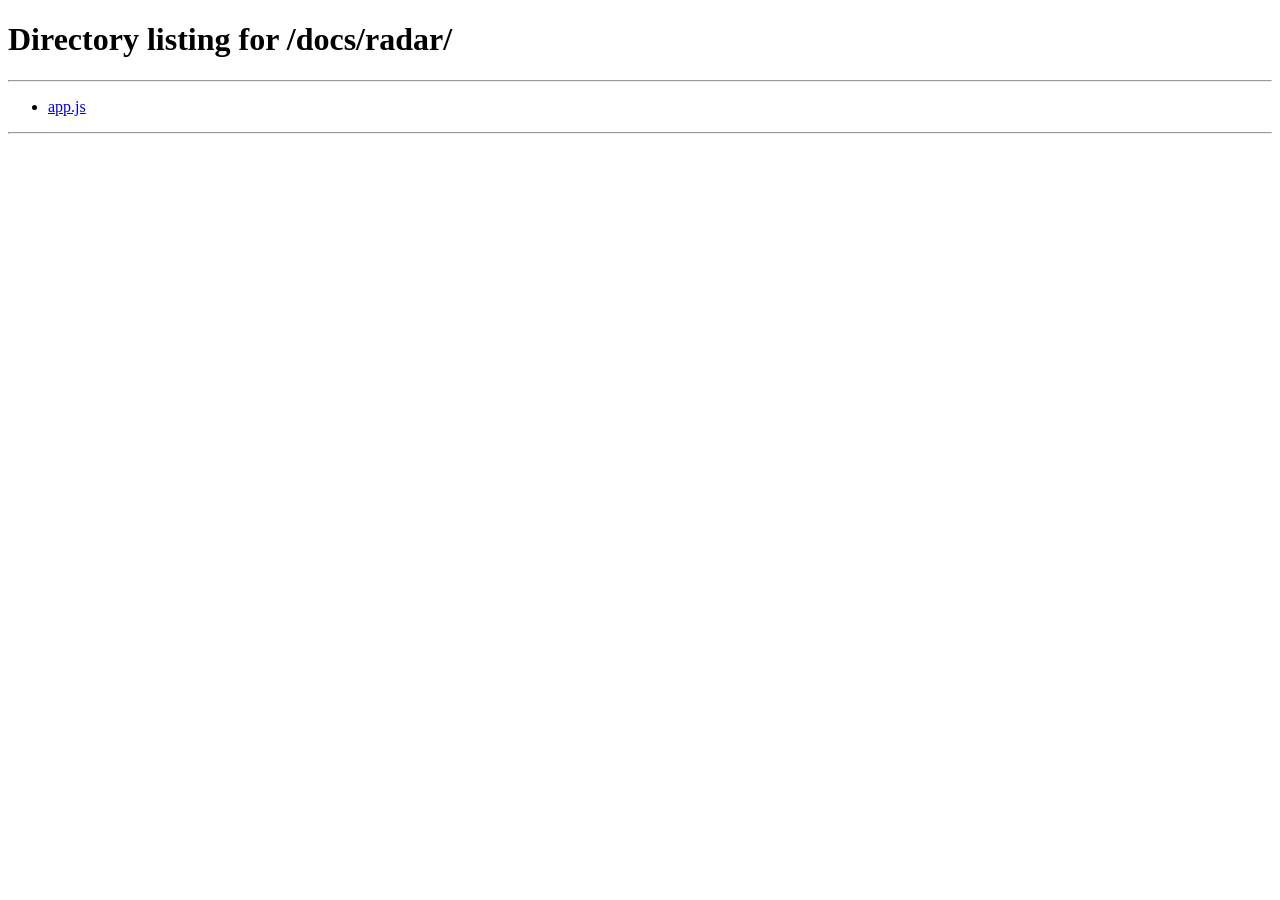
==== docs/index.html @ 9d601b11 "Add GitHub Pages root redirect to radar" ====
<!doctype html>
<html lang="en">
<head>
  <meta charset="utf-8">
  <meta name="viewport" content="width=device-width, initial-scale=1">
  <meta http-equiv="refresh" content="0; url=./radar/">
  <title>Object Counting Radar</title>
</head>
<body>
  <p>Redirecting to <a href="./radar/">Object Counting Research Radar</a>...</p>
</body>
</html>
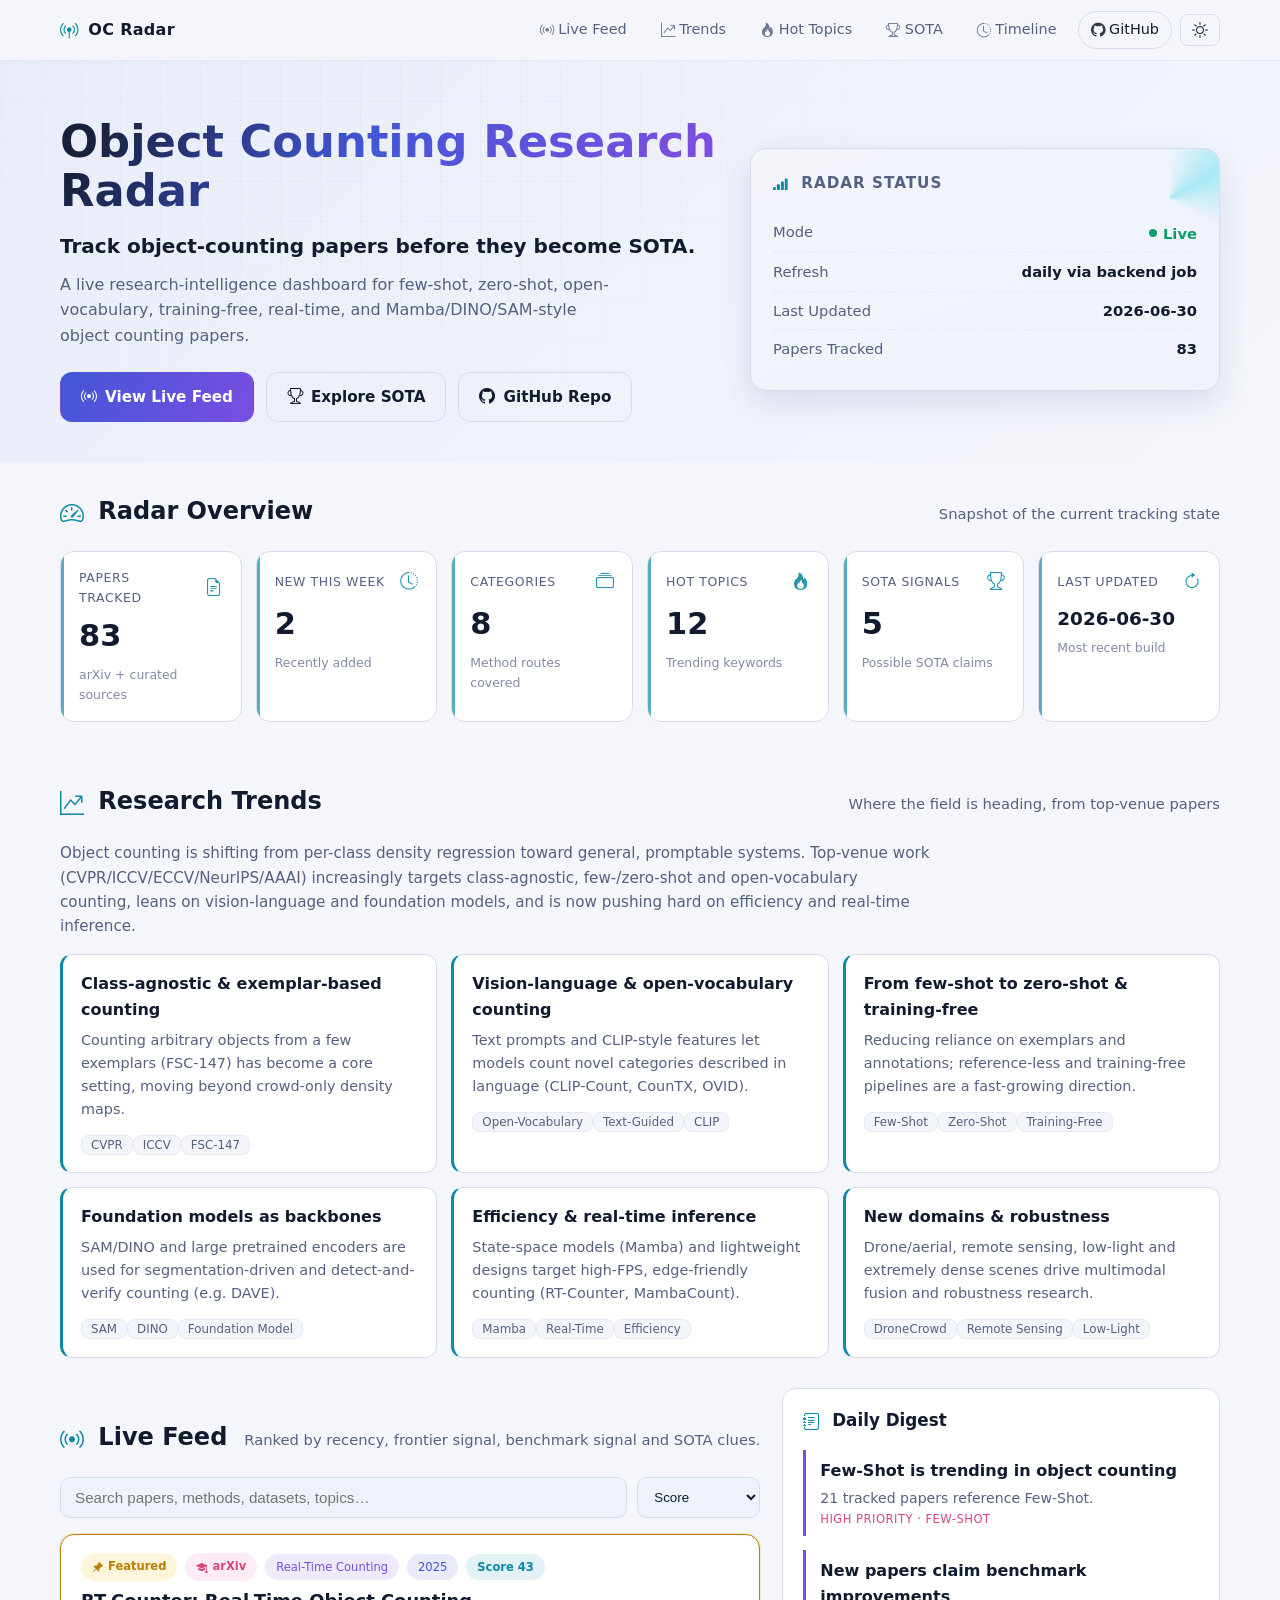
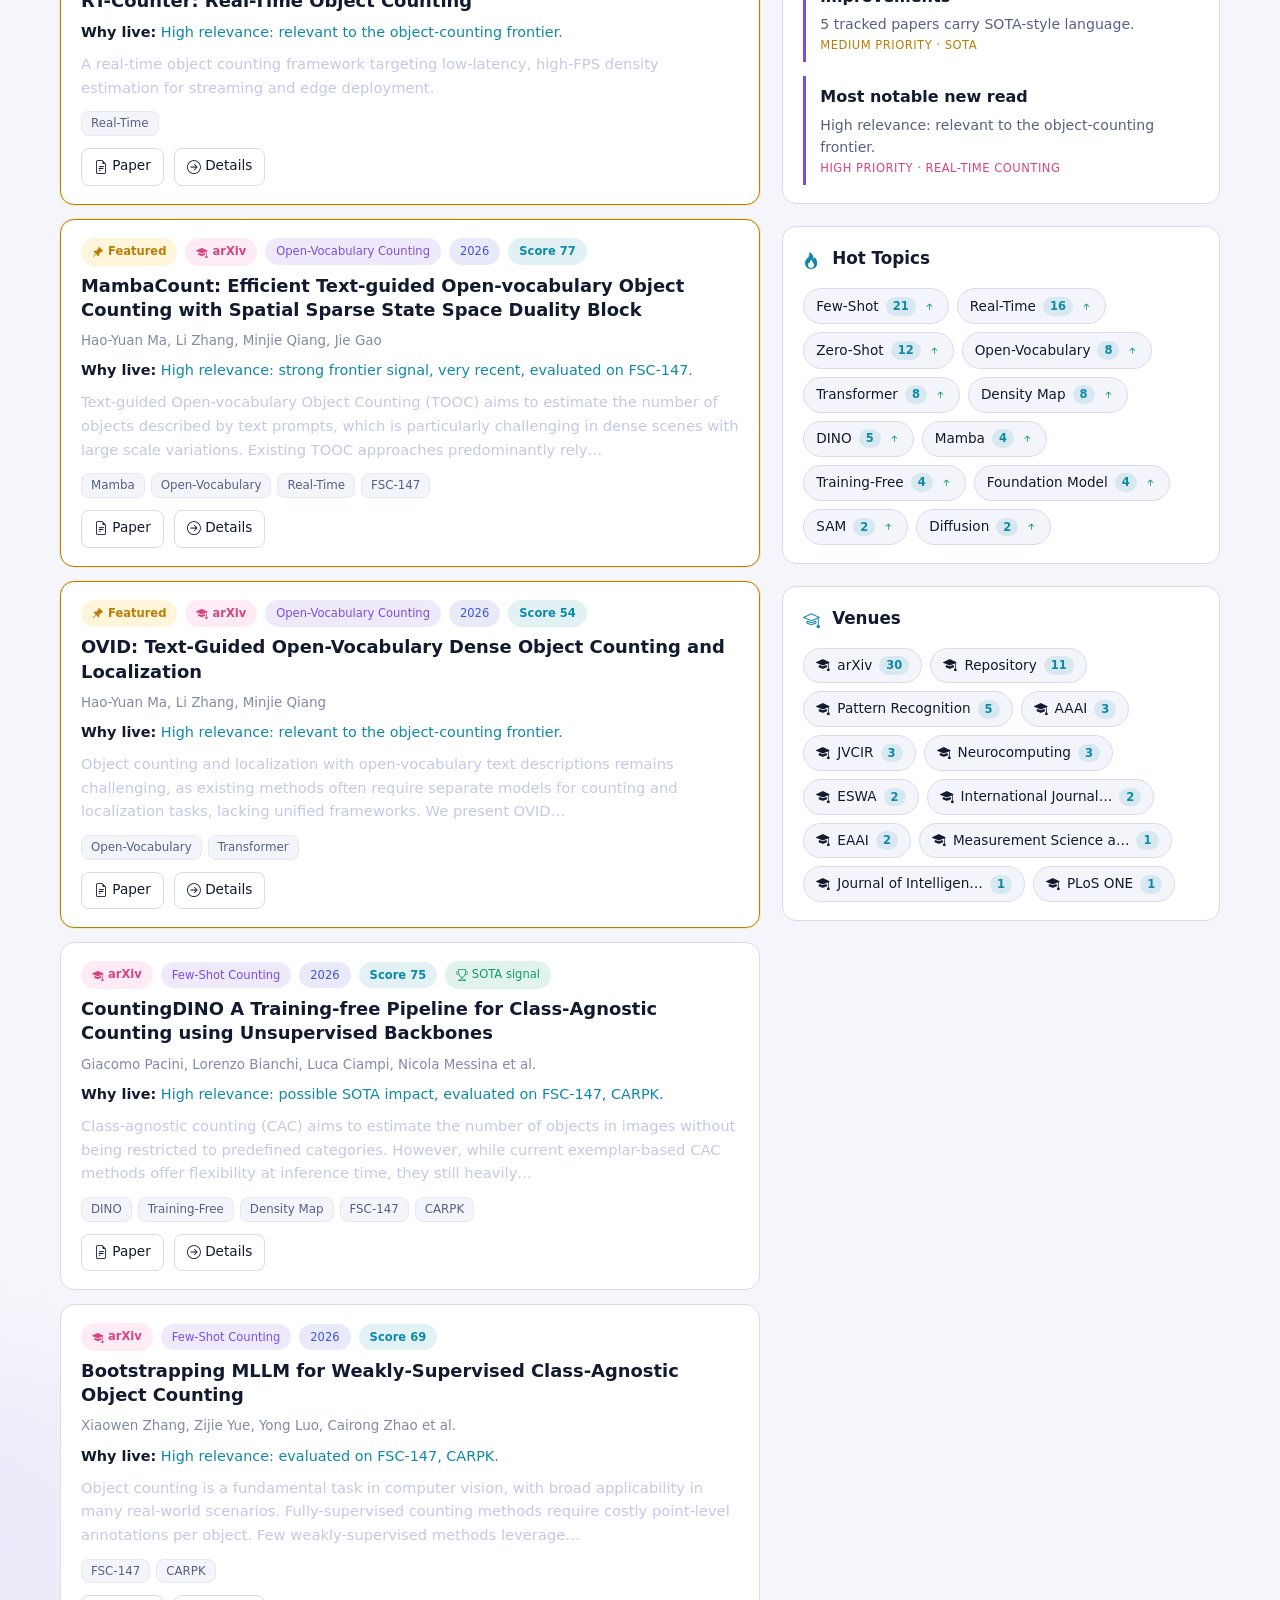
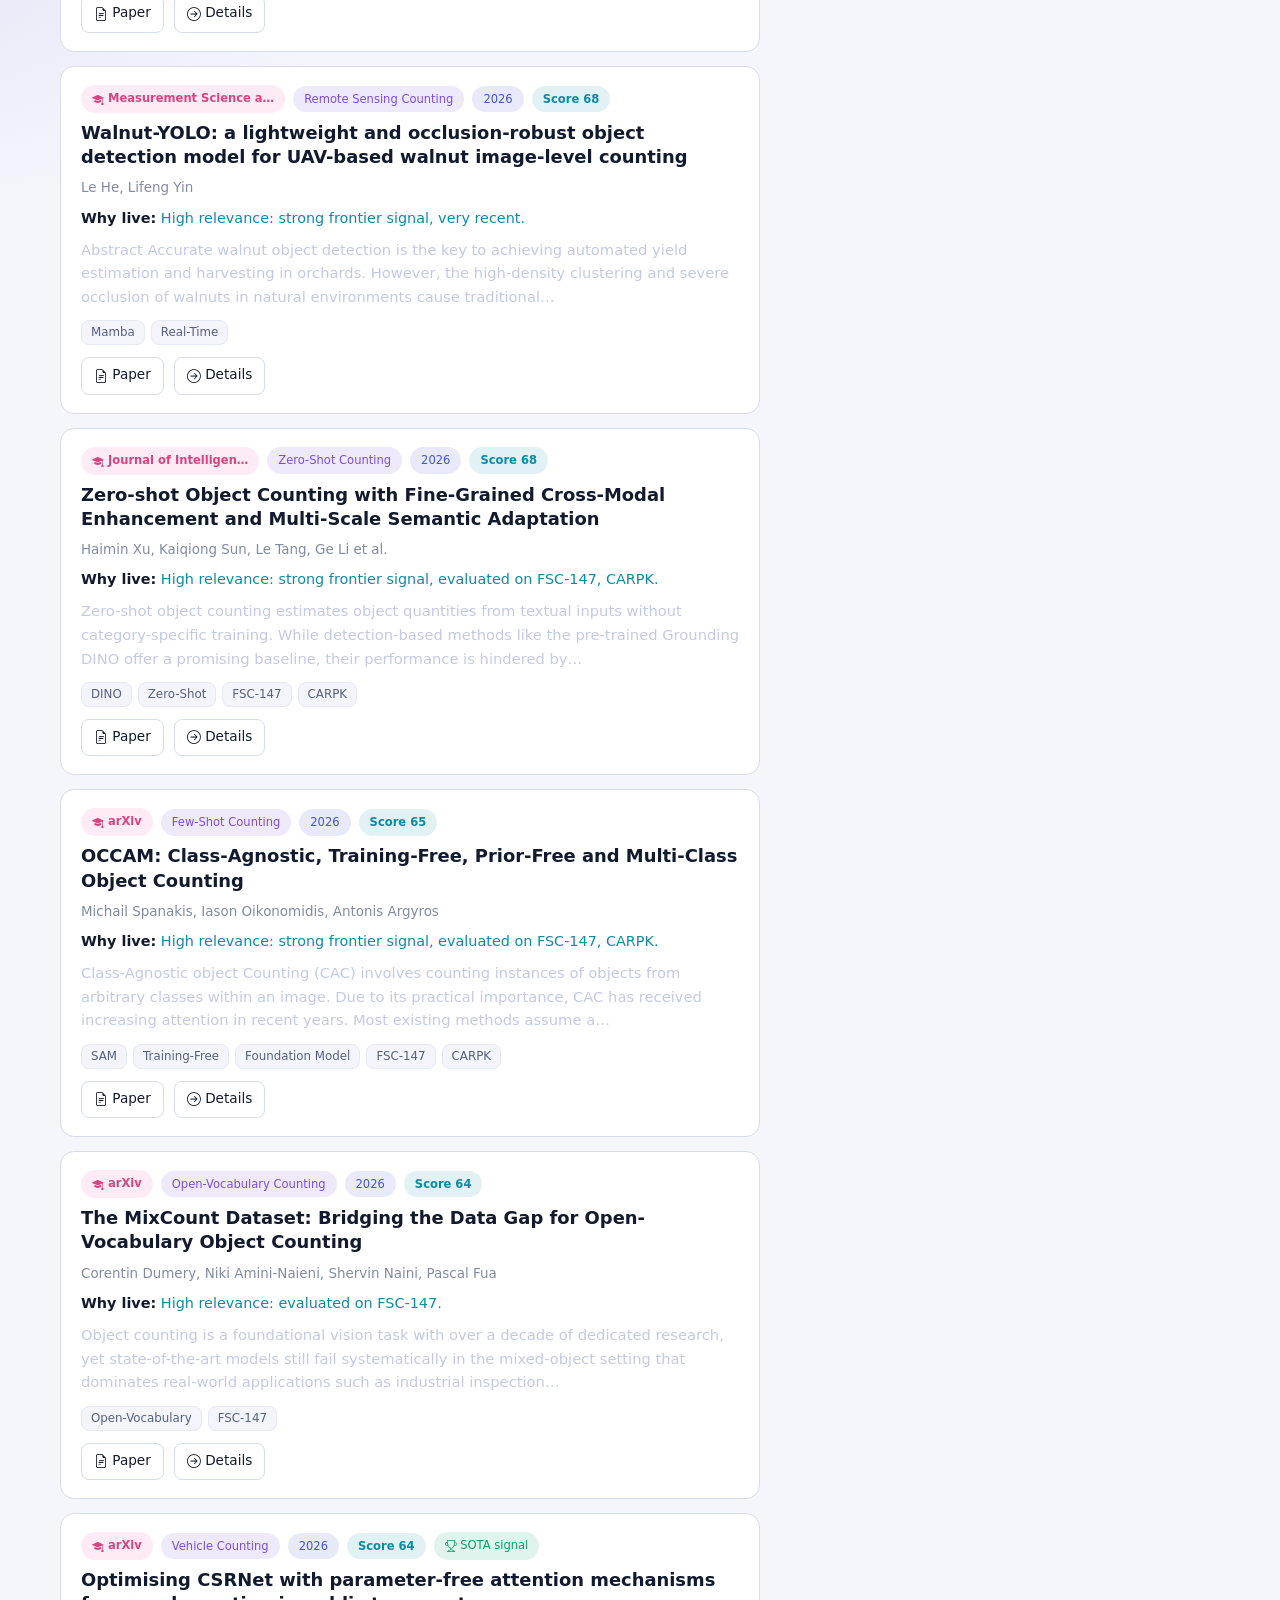
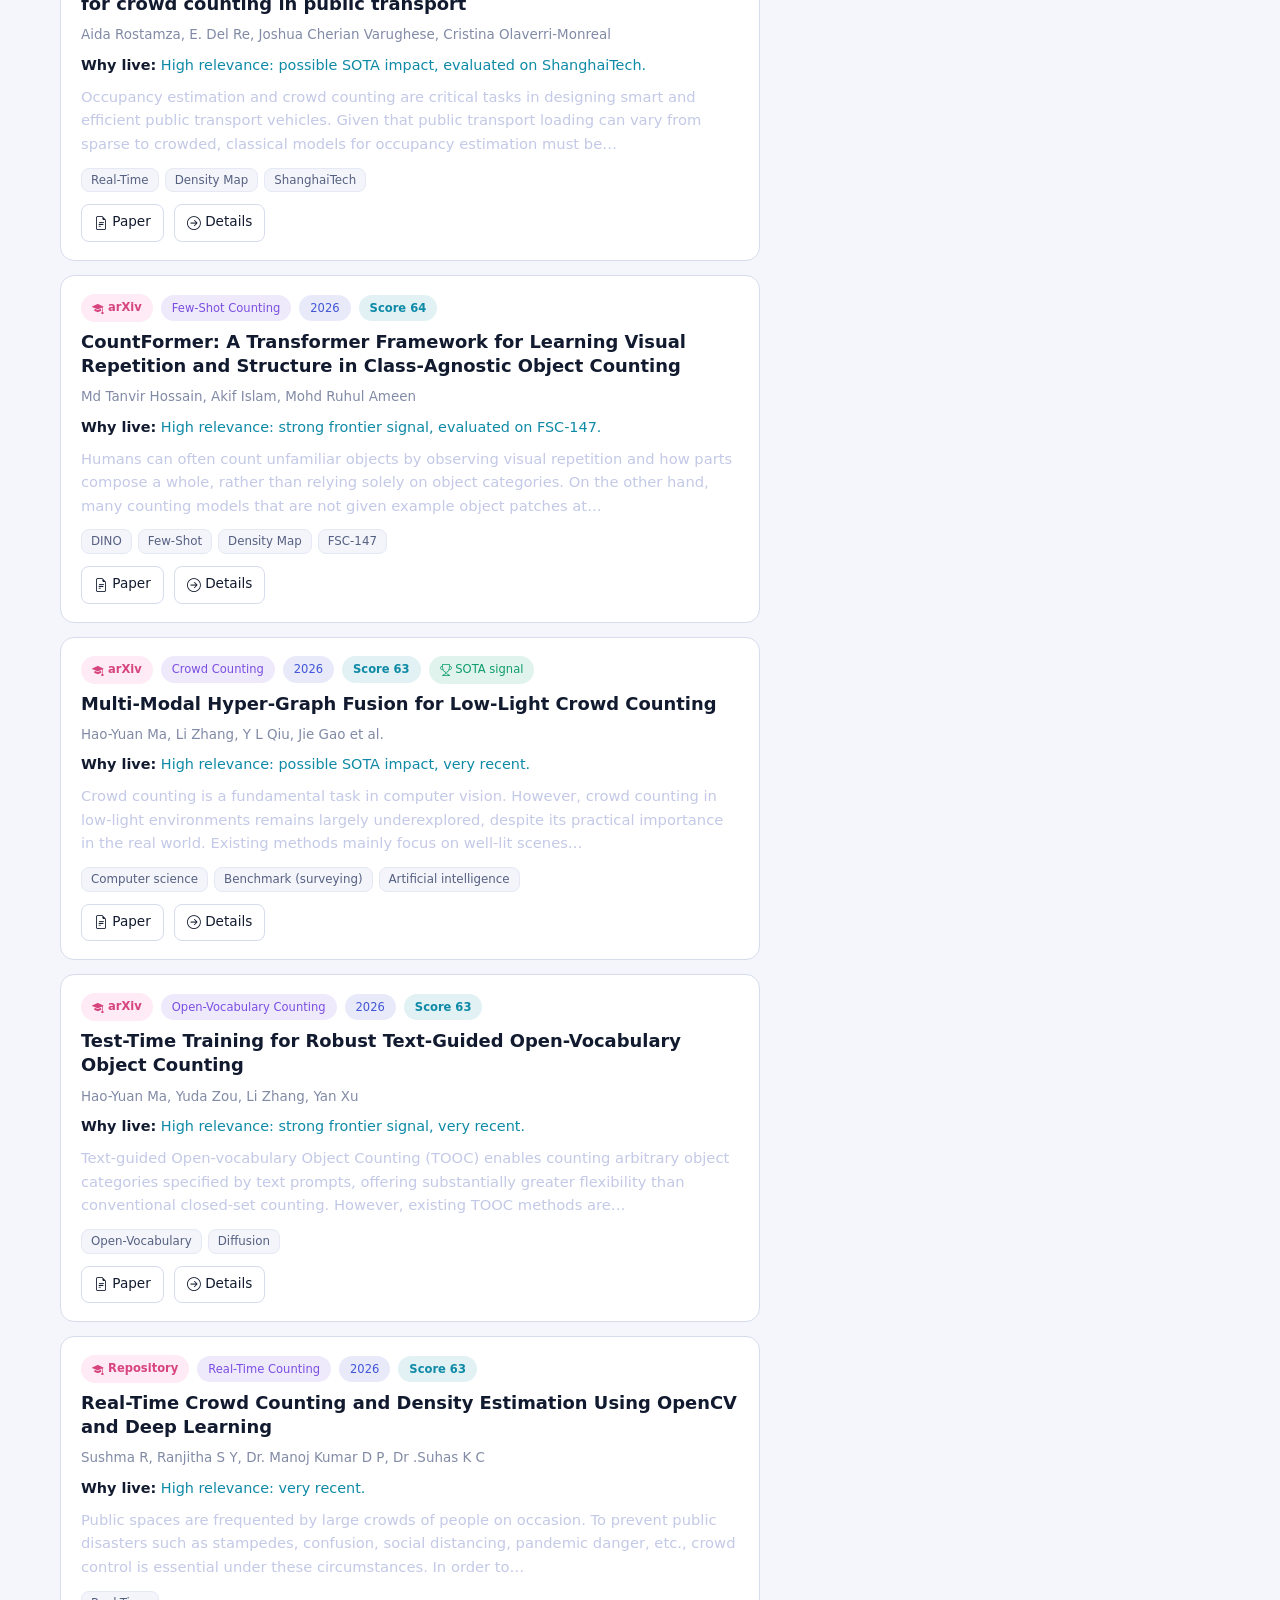
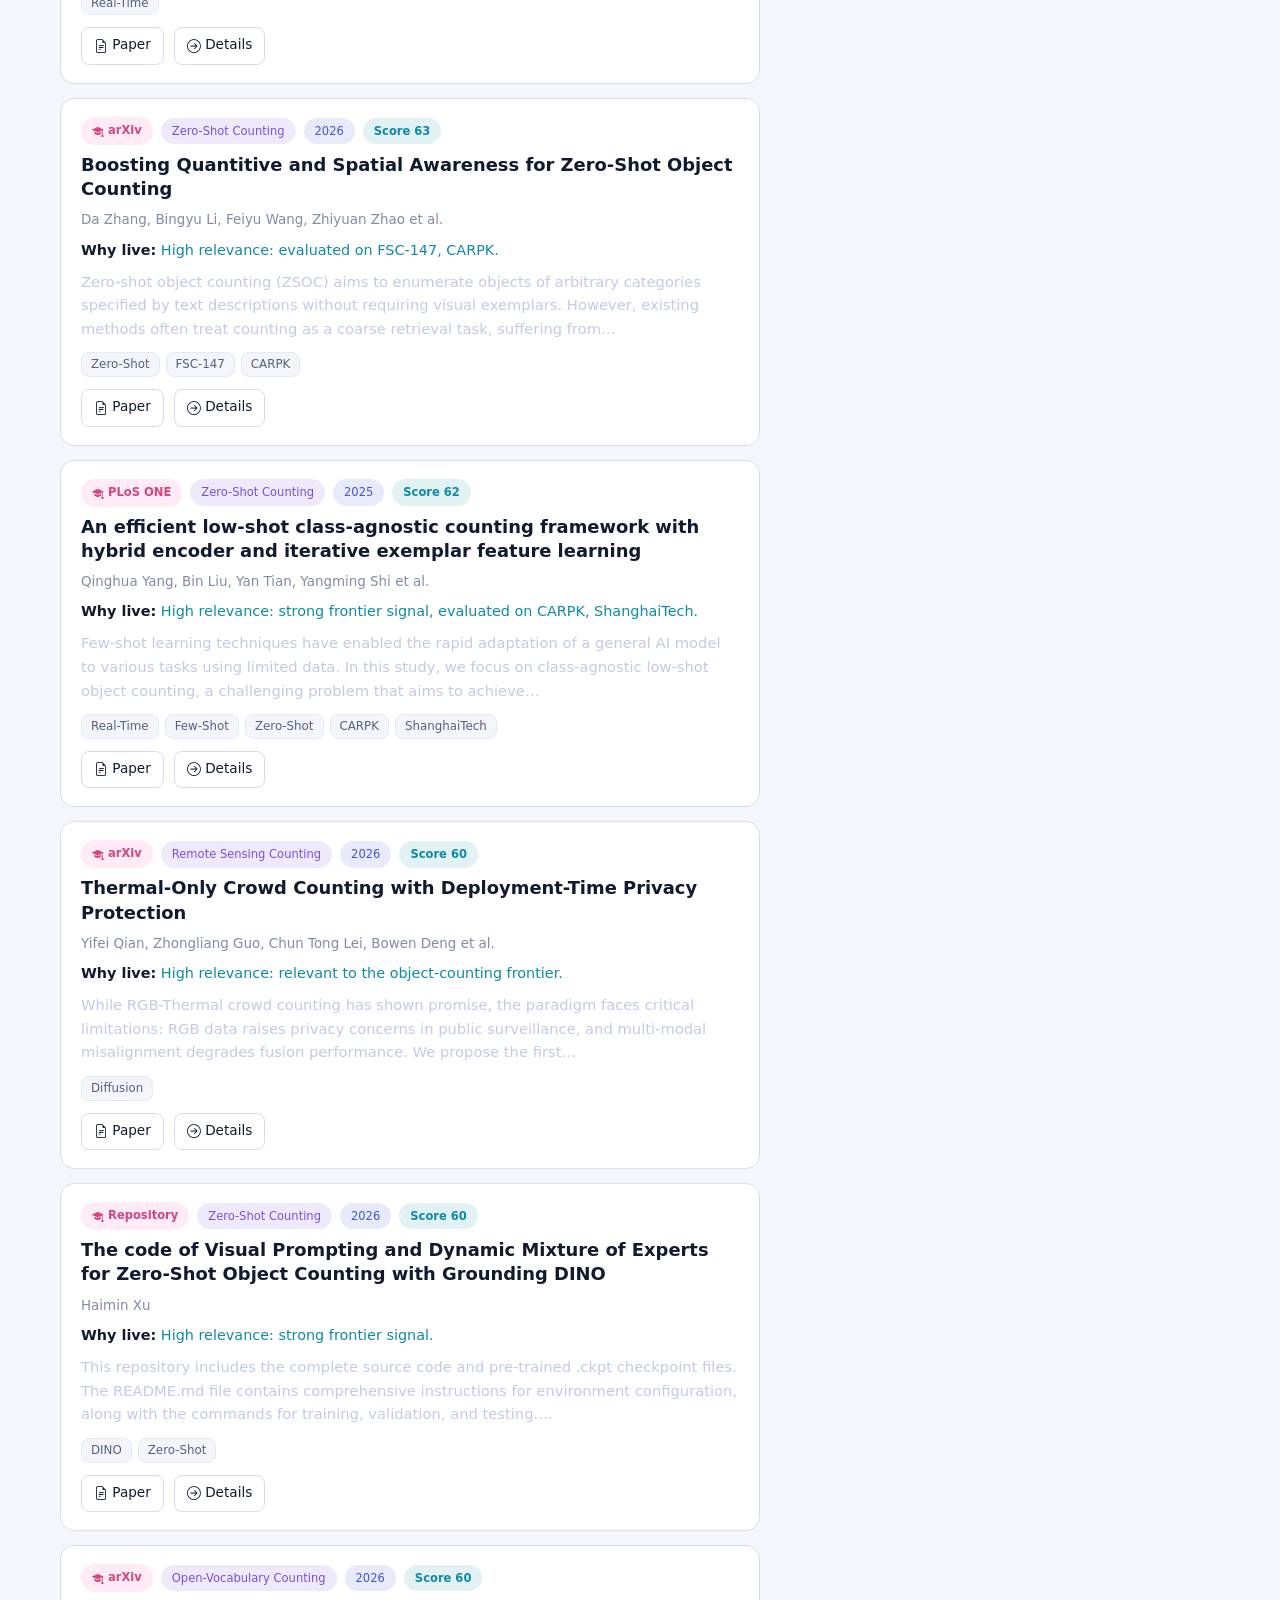
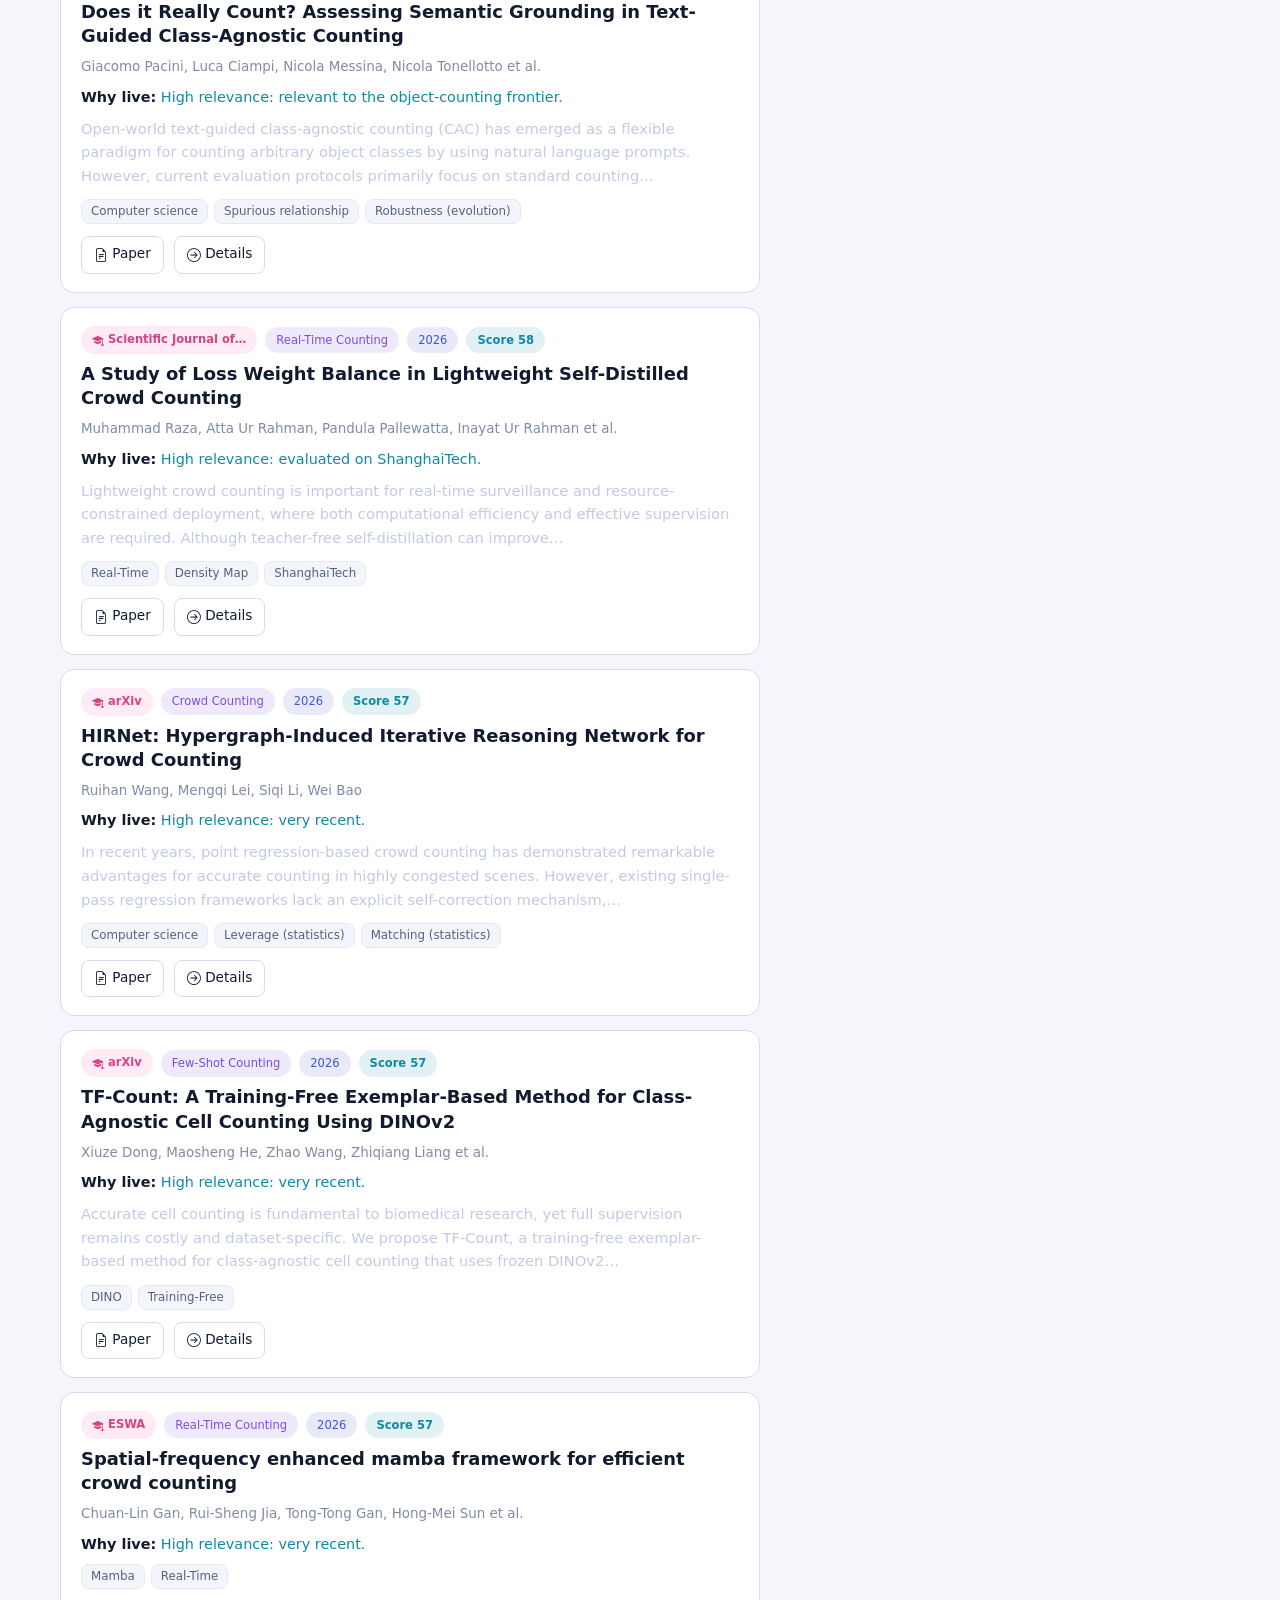
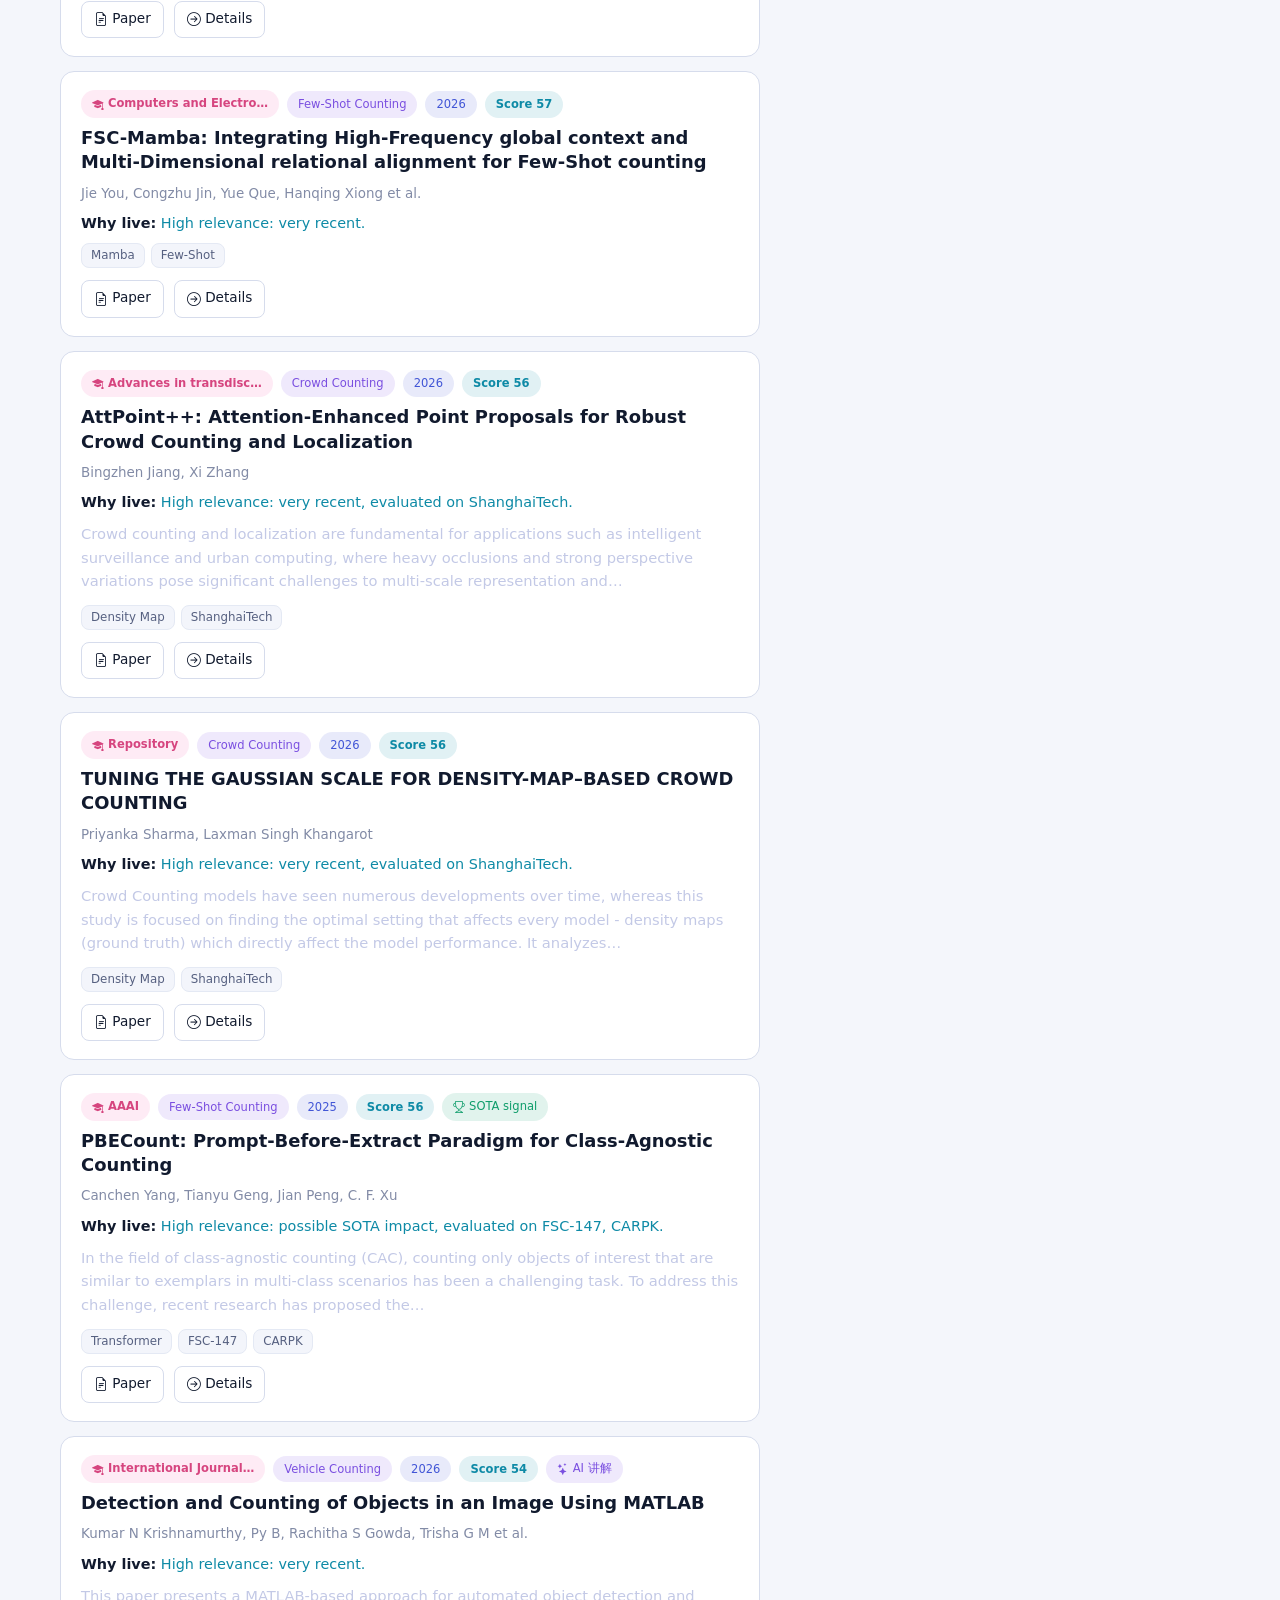
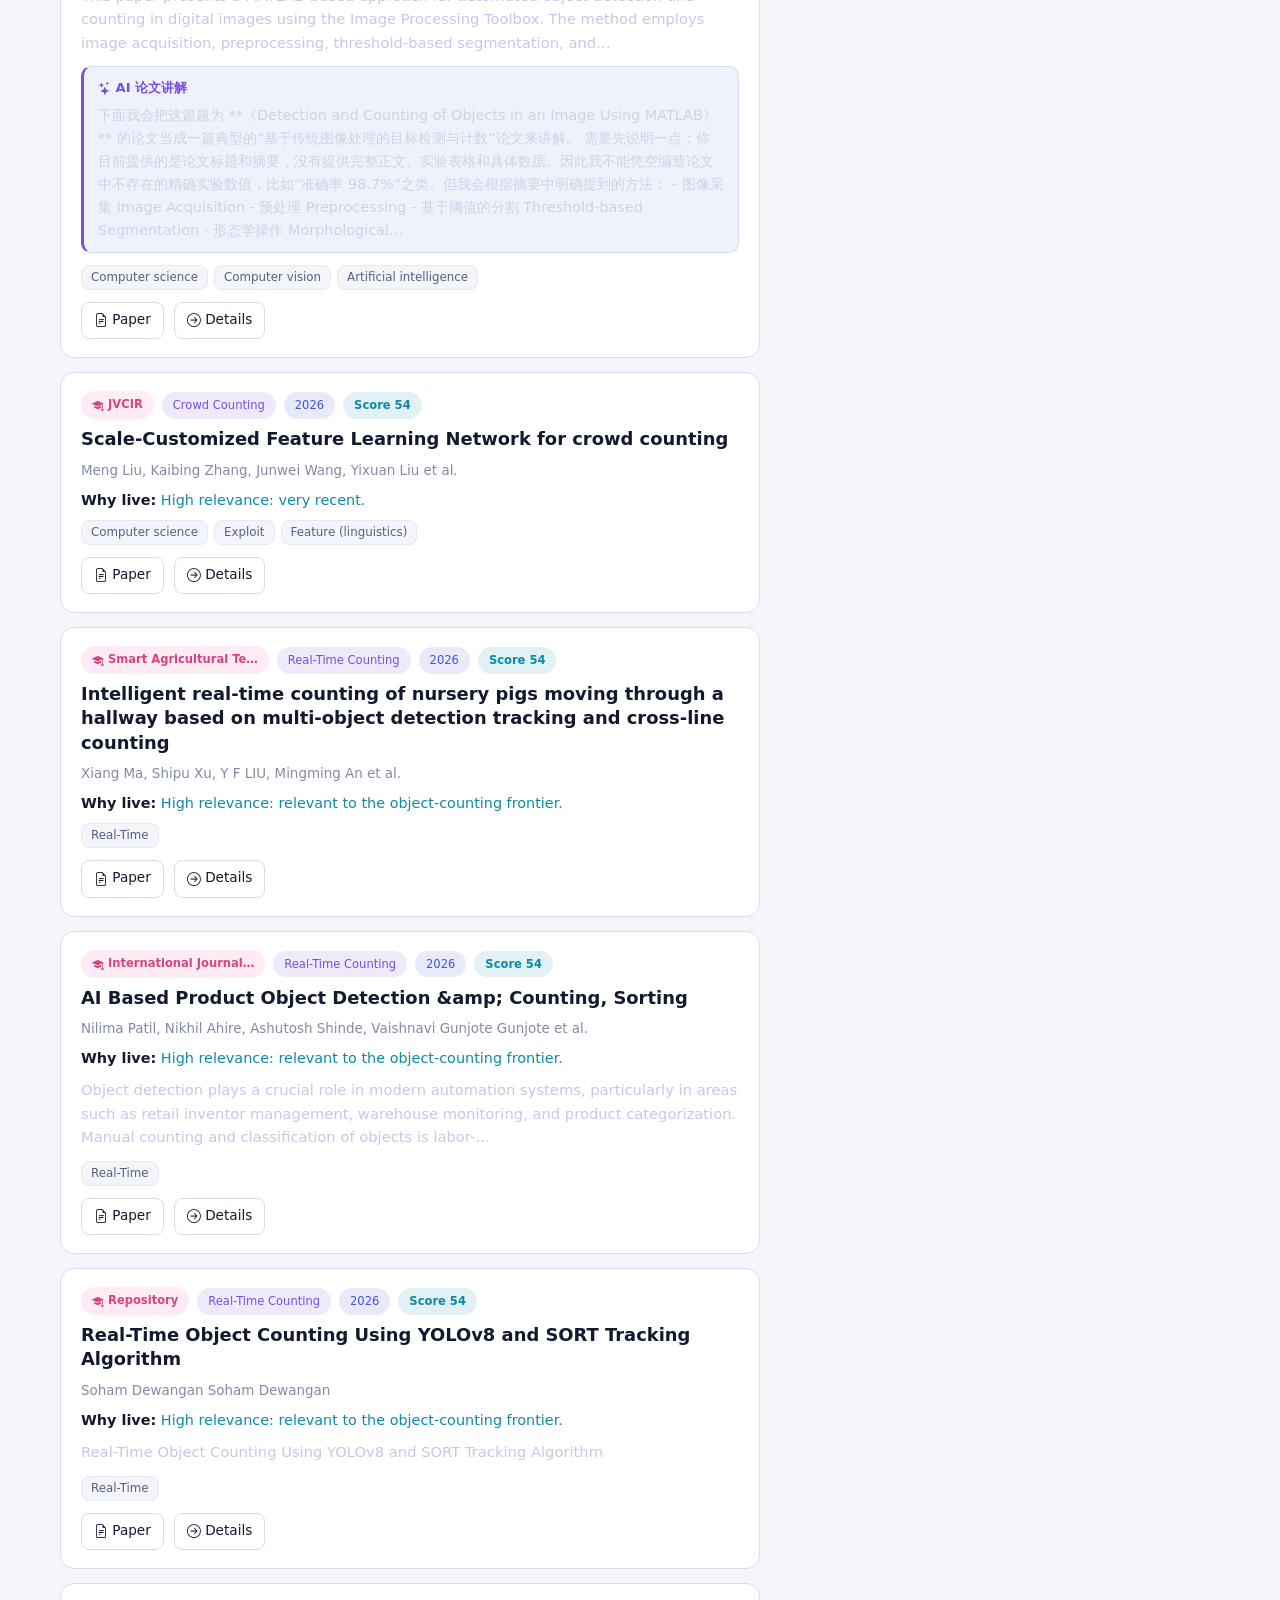
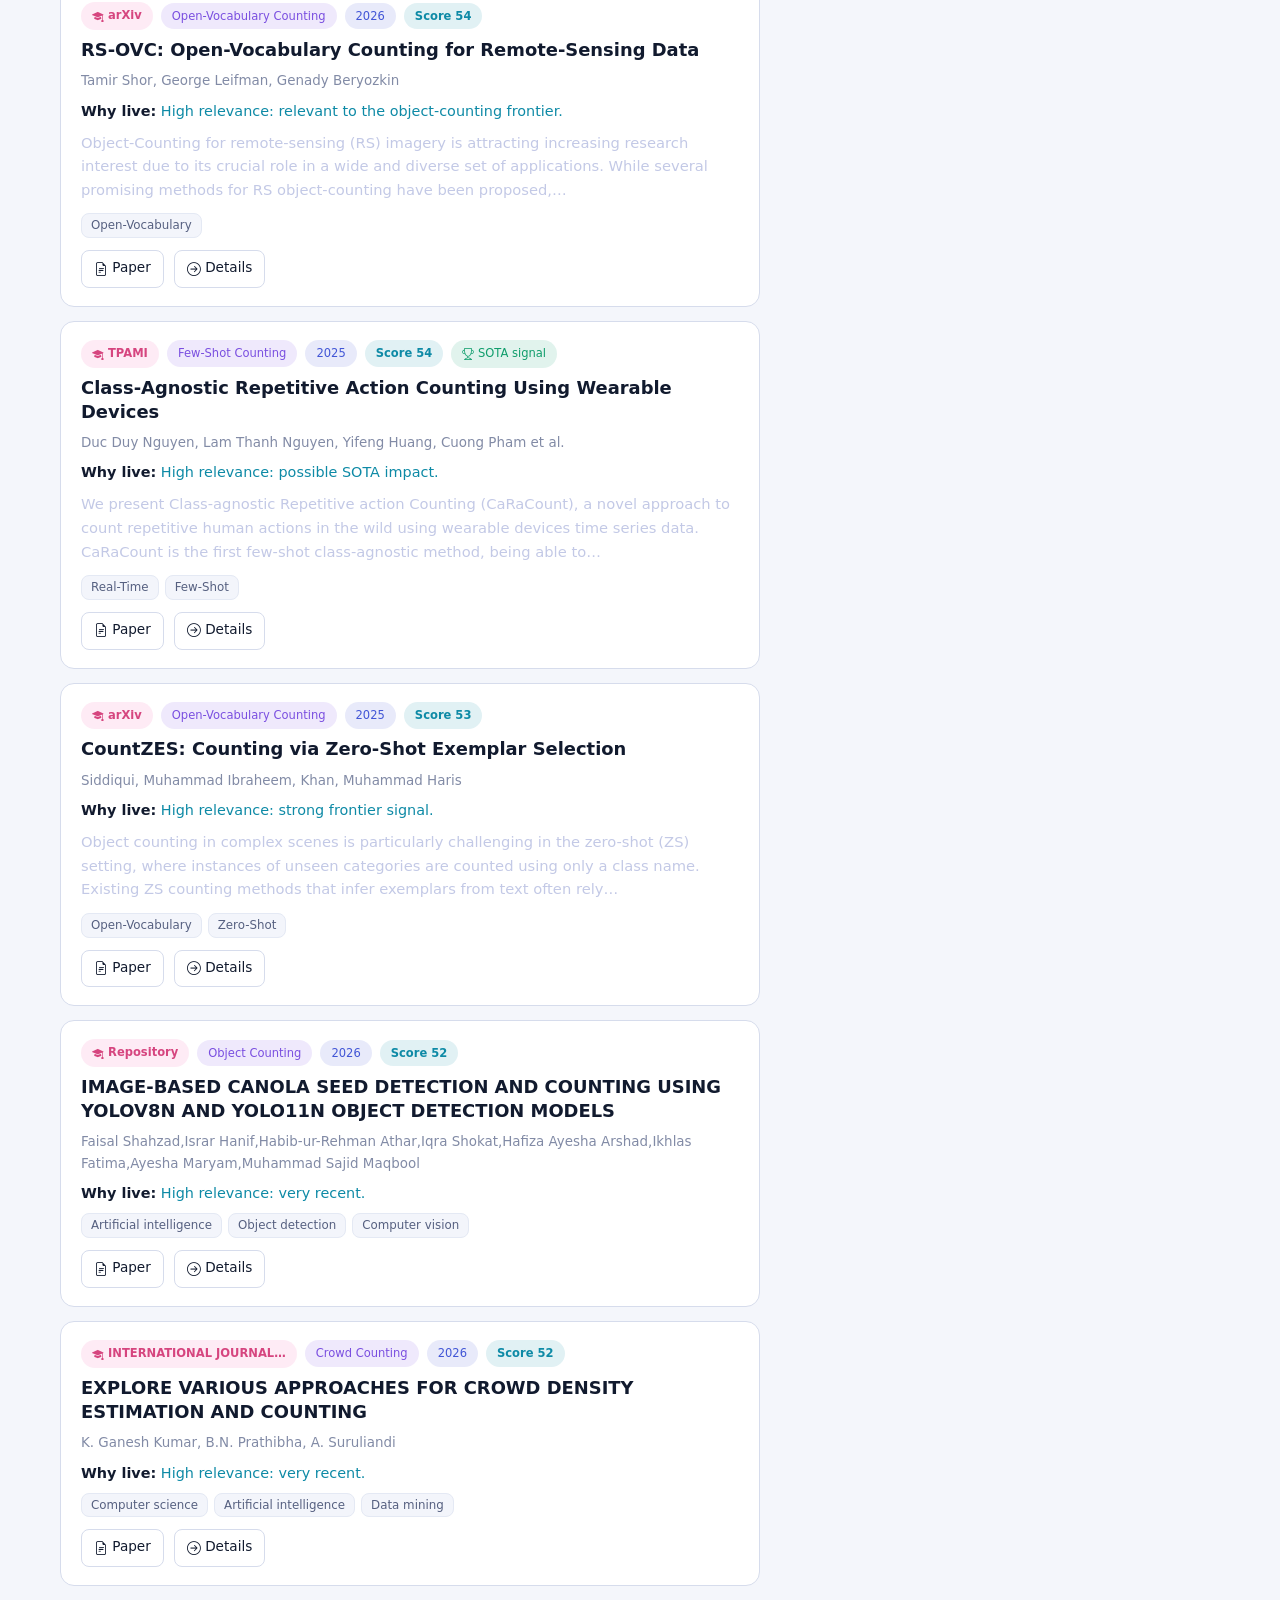
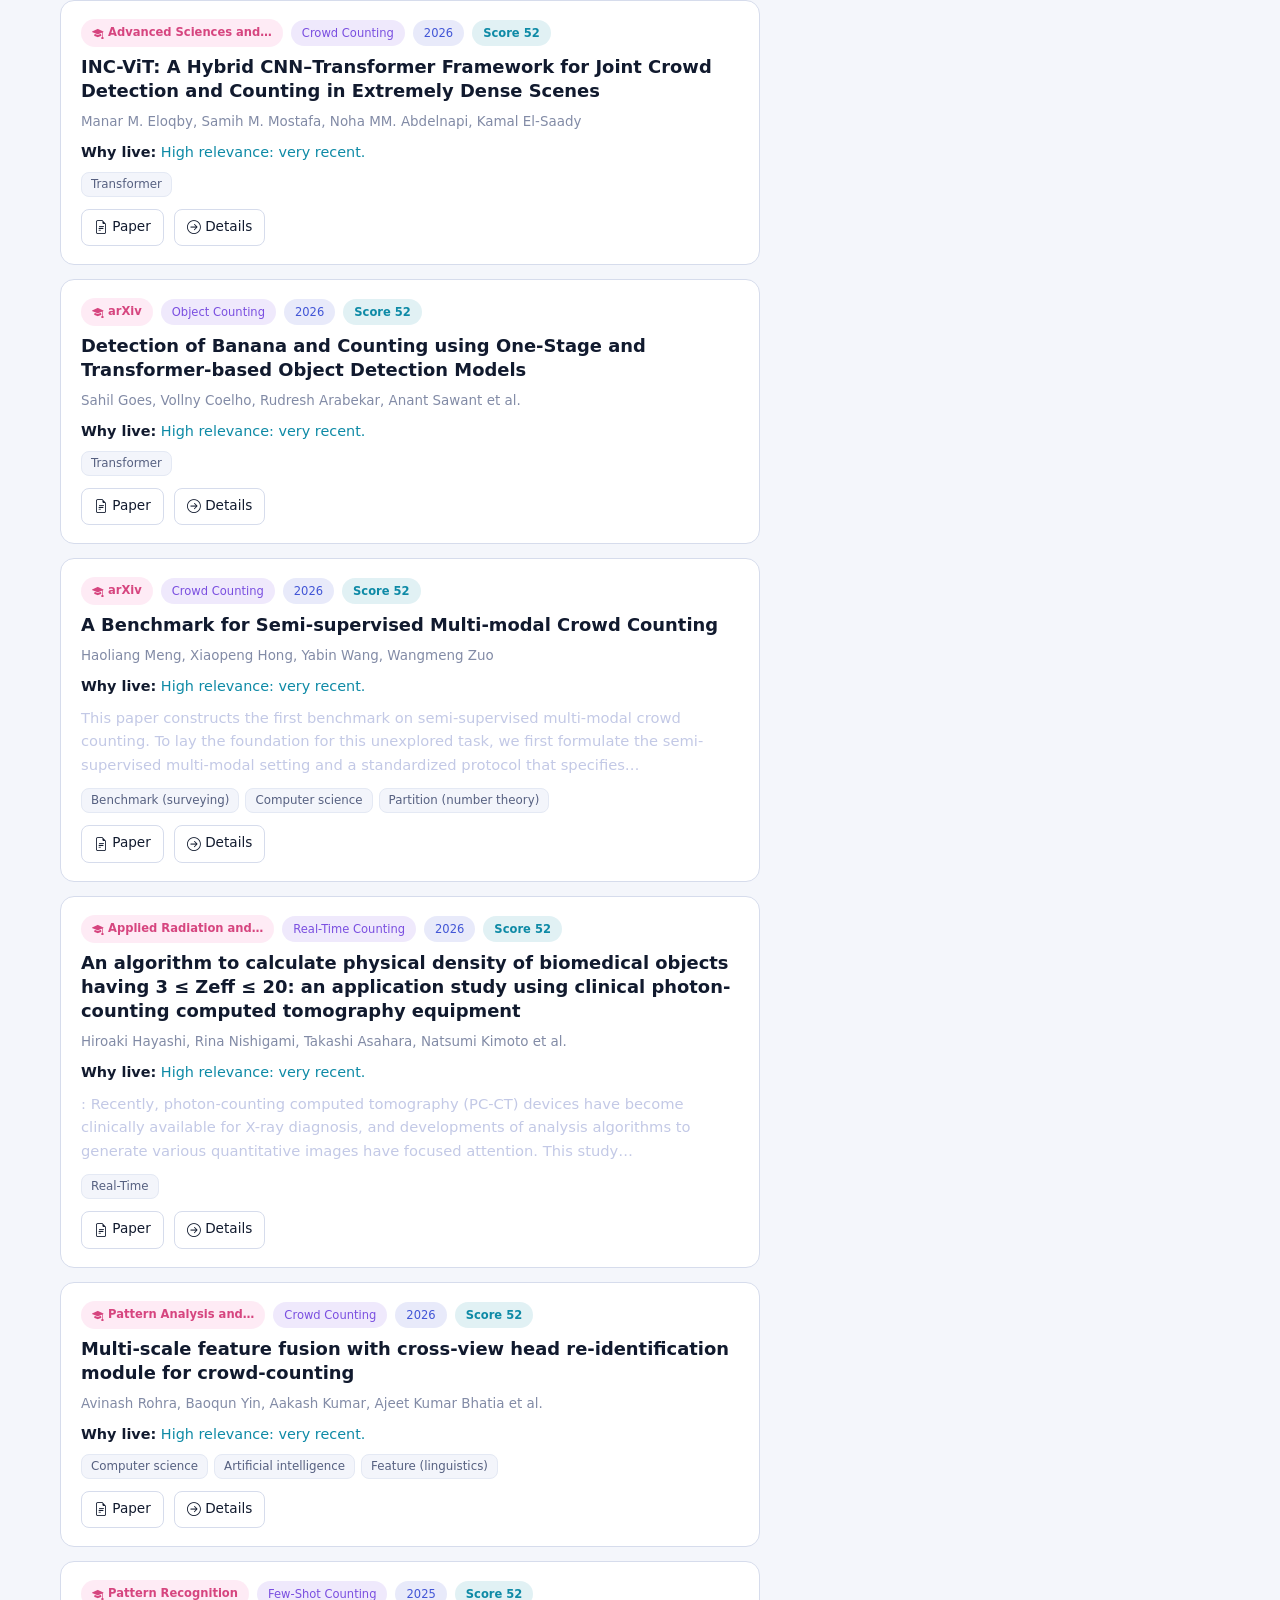
==== commit 30f05b49: "Awesome Object Counting — frontend" ====
--- a/docs/index.html
+++ b/docs/index.html
@@ -1,12 +1,159 @@
-<!doctype html>
+<!DOCTYPE html>
 <html lang="en">
 <head>
-  <meta charset="utf-8">
-  <meta name="viewport" content="width=device-width, initial-scale=1">
-  <meta http-equiv="refresh" content="0; url=./radar/">
-  <title>Object Counting Radar</title>
+  <meta charset="UTF-8" />
+  <script>(function(){try{var m=localStorage.getItem('oc-theme-mode')||'auto';var t;if(m==='manual'){t=localStorage.getItem('oc-theme')||'dark';}else{var h=new Date().getHours();t=(h>=6&&h<18)?'light':'dark';}document.documentElement.setAttribute('data-theme',t);}catch(e){document.documentElement.setAttribute('data-theme','dark');}})();</script>
+  <meta name="viewport" content="width=device-width, initial-scale=1.0" />
+  <title>Object Counting Research Radar</title>
+  <meta name="description" content="Live research radar for object counting papers, SOTA tracking, and method trends." />
+  <meta property="og:title" content="Object Counting Research Radar" />
+  <meta property="og:description" content="Track object-counting papers before they become SOTA. Live feed, SOTA tracking, hot topics and method timeline." />
+  <meta property="og:type" content="website" />
+  <meta name="twitter:card" content="summary_large_image" />
+  <link rel="stylesheet" href="https://cdn.jsdelivr.net/npm/bootstrap-icons@1.11.3/font/bootstrap-icons.min.css" />
+  <link rel="stylesheet" href="radar/styles.css" />
 </head>
 <body>
-  <p>Redirecting to <a href="./radar/">Object Counting Research Radar</a>...</p>
+  <!-- Top navigation -->
+  <nav class="topnav">
+    <div class="wrap">
+      <div class="brand"><i class="bi bi-broadcast-pin"></i> OC Radar</div>
+      <button class="nav-toggle" id="nav-toggle" aria-label="Toggle navigation"><i class="bi bi-list"></i></button>
+      <div class="navlinks" id="navlinks">
+        <a href="#feed"><i class="bi bi-broadcast"></i> Live Feed</a>
+        <a href="#trends"><i class="bi bi-graph-up-arrow"></i> Trends</a>
+        <a href="#topics"><i class="bi bi-fire"></i> Hot Topics</a>
+        <a href="#sota"><i class="bi bi-trophy"></i> SOTA</a>
+        <a href="#timeline"><i class="bi bi-clock-history"></i> Timeline</a>
+        <a class="gh" href="https://github.com/Jason-Mar1/Awesome-Object-Counting" target="_blank" rel="noopener"><i class="bi bi-github"></i> GitHub</a>
+        <button class="theme-toggle" id="theme-toggle" aria-label="Toggle light/dark theme"><i class="bi bi-moon-stars"></i></button>
+      </div>
+    </div>
+  </nav>
+
+  <!-- Hero -->
+  <header class="hero">
+    <div class="hero-grid"></div>
+    <div class="wrap">
+      <div>
+        <h1>Object Counting Research Radar</h1>
+        <p class="sub">Track object-counting papers before they become SOTA.</p>
+        <p class="desc">A live research-intelligence dashboard for few-shot, zero-shot, open-vocabulary, training-free, real-time, and Mamba/DINO/SAM-style object counting papers.</p>
+        <div class="hero-buttons">
+          <a class="btn btn-primary" href="#feed"><i class="bi bi-broadcast"></i> View Live Feed</a>
+          <a class="btn btn-ghost" href="#sota"><i class="bi bi-trophy"></i> Explore SOTA</a>
+          <a class="btn btn-ghost" href="https://github.com/Jason-Mar1/Awesome-Object-Counting" target="_blank" rel="noopener"><i class="bi bi-github"></i> GitHub Repo</a>
+        </div>
+      </div>
+      <aside class="radar-card">
+        <div class="radar-ring"></div>
+        <h3><i class="bi bi-reception-4"></i> Radar Status</h3>
+        <div class="row"><span class="k">Mode</span><span class="v" id="st-mode">—</span></div>
+        <div class="row"><span class="k">Refresh</span><span class="v" id="st-refresh">—</span></div>
+        <div class="row"><span class="k">Last Updated</span><span class="v" id="st-updated">—</span></div>
+        <div class="row"><span class="k">Papers Tracked</span><span class="v" id="st-count">—</span></div>
+      </aside>
+    </div>
+  </header>
+
+  <main class="wrap">
+    <!-- Stats overview -->
+    <section class="module" id="overview">
+      <div class="section-head"><h2><i class="bi bi-speedometer2"></i> Radar Overview</h2><p class="sub">Snapshot of the current tracking state</p></div>
+      <div class="stats-grid" id="stats-grid"></div>
+    </section>
+
+    <!-- Research trends -->
+    <section class="module" id="trends">
+      <div class="section-head"><h2><i class="bi bi-graph-up-arrow"></i> Research Trends</h2><p class="sub">Where the field is heading, from top-venue papers</p></div>
+      <p class="trends-summary" id="trends-summary"></p>
+      <div class="trends-grid" id="trends-list"><div class="empty">Loading…</div></div>
+    </section>
+
+    <!-- Two-column: feed + side -->
+    <div class="layout">
+      <div>
+        <section class="module" id="feed">
+          <div class="section-head">
+            <h2><i class="bi bi-broadcast"></i> Live Feed</h2>
+            <p class="sub" id="feed-meta">Ranked by recency, frontier signal, benchmark signal and SOTA clues.</p>
+          </div>
+          <div class="toolbar">
+            <input id="feed-search" type="search" placeholder="Search papers, methods, datasets, topics…" />
+            <select id="feed-sort" aria-label="Sort papers">
+              <option value="score">Score</option>
+              <option value="newest">Newest</option>
+              <option value="sota">SOTA Signal</option>
+              <option value="recency">Recency</option>
+            </select>
+          </div>
+          <div class="feed-list" id="feed-list" aria-live="polite">
+            <div class="empty">Loading live feed…</div>
+          </div>
+        </section>
+      </div>
+
+      <div class="side">
+        <section id="digest">
+          <div class="card">
+            <h3><i class="bi bi-journal-text"></i> Daily Digest</h3>
+            <div id="digest-list"><div class="empty">Loading…</div></div>
+          </div>
+        </section>
+        <section id="topics">
+          <div class="card">
+            <h3><i class="bi bi-fire"></i> Hot Topics</h3>
+            <div class="topics" id="topics-list"><div class="empty">Loading…</div></div>
+          </div>
+        </section>
+        <section id="venues">
+          <div class="card">
+            <h3><i class="bi bi-mortarboard"></i> Venues</h3>
+            <div class="topics" id="venues-list"><div class="empty">Loading…</div></div>
+          </div>
+        </section>
+      </div>
+    </div>
+
+    <!-- SOTA -->
+    <section class="module" id="sota">
+      <div class="section-head"><h2><i class="bi bi-trophy"></i> SOTA Tracking</h2><p class="sub">Leading methods per benchmark</p></div>
+      <div class="sota-grid" id="sota-grid"><div class="empty">Loading…</div></div>
+    </section>
+
+    <!-- Timeline -->
+    <section class="module" id="timeline">
+      <div class="section-head"><h2><i class="bi bi-clock-history"></i> Method Timeline</h2><p class="sub">How object-counting methods evolved</p></div>
+      <div class="timeline" id="timeline-list"><div class="empty">Loading…</div></div>
+    </section>
+
+    <!-- Datasets -->
+    <section class="module" id="datasets">
+      <div class="section-head"><h2><i class="bi bi-database"></i> Dataset &amp; Benchmark Map</h2><p class="sub">Common datasets and how often they appear</p></div>
+      <div class="ds-grid" id="datasets-grid"><div class="empty">Loading…</div></div>
+    </section>
+
+    <!-- Category distribution -->
+    <section class="module" id="distribution">
+      <div class="section-head"><h2><i class="bi bi-bar-chart-line"></i> Category Distribution</h2><p class="sub">Method routes across tracked papers</p></div>
+      <div class="dist" id="dist-list"><div class="empty">Loading…</div></div>
+    </section>
+
+    <!-- Research graph -->
+    <section class="module" id="graph">
+      <div class="section-head"><h2><i class="bi bi-diagram-3"></i> Research Graph</h2><p class="sub">Paper → method → dataset → topic relations</p></div>
+      <div class="graph-list" id="graph-list"><div class="empty">Loading…</div></div>
+    </section>
+  </main>
+
+  <footer class="site">
+    <div class="wrap">
+      <span>Object Counting Research Radar · data from arXiv &amp; curated sources</span>
+      <span><a href="https://github.com/Jason-Mar1/Awesome-Object-Counting" target="_blank" rel="noopener">GitHub Repository</a></span>
+    </div>
+  </footer>
+
+  <script src="radar/data/dashboard.js"></script>
+  <script src="radar/app.js"></script>
 </body>
 </html>
--- a/docs/radar/styles.css
+++ b/docs/radar/styles.css
@@ -0,0 +1,359 @@
+/* Object Counting Research Radar — dashboard styles */
+:root {
+  --bg: #050816;
+  --bg-2: #080b1a;
+  --bg-3: #0b1020;
+  --panel: #111827;
+  --panel-2: #151b2e;
+  --panel-3: #0f172a;
+  --border: #1e2a4a;
+  --border-soft: #18223e;
+  --text: #e6ebff;
+  --muted: #8c93b3;
+  --muted-2: #646c8c;
+  --cyan: #22d3ee;
+  --blue: #6c8cff;
+  --violet: #a78bfa;
+  --green: #34d399;
+  --amber: #fbbf24;
+  --pink: #f472b6;
+  --cyan-soft: rgba(34, 211, 238, 0.14);
+  --blue-soft: rgba(108, 140, 255, 0.14);
+  --violet-soft: rgba(167, 139, 250, 0.14);
+  --green-soft: rgba(52, 211, 153, 0.14);
+  --radius: 16px;
+  --shadow: 0 12px 40px rgba(0, 0, 0, 0.45);
+  --font: "Inter", "Microsoft YaHei", "PingFang SC", "Noto Sans SC", system-ui, -apple-system, Arial, sans-serif;
+}
+
+/* ---------- Light (day) theme ---------- */
+:root[data-theme="light"] {
+  --bg: #f4f6fb;
+  --bg-2: #eef1f8;
+  --bg-3: #e9edf6;
+  --panel: #ffffff;
+  --panel-2: #f3f5fb;
+  --panel-3: #eef2fa;
+  --border: #d6dcec;
+  --border-soft: #e4e9f4;
+  --text: #111a2e;
+  --muted: #566080;
+  --muted-2: #828bA6;
+  --cyan: #0e8aa6;
+  --blue: #4256d6;
+  --violet: #7a4fe0;
+  --green: #0f9d6b;
+  --amber: #b97e07;
+  --pink: #d6457f;
+  --cyan-soft: rgba(14, 138, 166, 0.12);
+  --blue-soft: rgba(66, 86, 214, 0.12);
+  --violet-soft: rgba(122, 79, 224, 0.12);
+  --green-soft: rgba(15, 157, 107, 0.12);
+  --shadow: 0 12px 32px rgba(40, 60, 120, 0.12);
+}
+:root[data-theme="light"] body {
+  background:
+    radial-gradient(1200px 600px at 80% -10%, rgba(66, 86, 214, 0.10), transparent 60%),
+    radial-gradient(900px 500px at -10% 10%, rgba(122, 79, 224, 0.10), transparent 55%),
+    var(--bg);
+}
+:root[data-theme="light"] .topnav { background: rgba(244, 246, 251, 0.78); }
+:root[data-theme="light"] .hero { background: linear-gradient(135deg, #e9edf8 0%, #f4f6fb 100%); }
+:root[data-theme="light"] .hero h1 {
+  background: linear-gradient(120deg, #16203a 5%, var(--blue) 45%, var(--violet) 90%);
+  -webkit-background-clip: text; background-clip: text; -webkit-text-fill-color: transparent;
+}
+:root[data-theme="light"] .btn-primary { color: #fff; }
+
+* { box-sizing: border-box; }
+
+/* Bootstrap Icons alignment + accents */
+.bi { vertical-align: -0.125em; }
+.section-head h2 .bi { color: var(--cyan); margin-right: 6px; }
+.brand .bi { color: var(--cyan); font-size: 1.15rem; }
+.navlinks a .bi { font-size: 0.9rem; opacity: 0.85; }
+.card h3 .bi, .radar-card h3 .bi { color: var(--cyan); margin-right: 6px; }
+.btn .bi { font-size: 1rem; }
+
+html { scroll-behavior: smooth; }
+
+body {
+  margin: 0;
+  font-family: var(--font);
+  background:
+    radial-gradient(1200px 600px at 80% -10%, rgba(108, 140, 255, 0.10), transparent 60%),
+    radial-gradient(900px 500px at -10% 10%, rgba(167, 139, 250, 0.10), transparent 55%),
+    var(--bg);
+  color: var(--text);
+  line-height: 1.6;
+  -webkit-font-smoothing: antialiased;
+}
+
+a { color: var(--cyan); text-decoration: none; }
+a:hover { text-decoration: underline; }
+
+.wrap { max-width: 1200px; margin: 0 auto; padding: 0 20px; }
+
+/* ---------- Top navigation ---------- */
+.topnav {
+  position: sticky;
+  top: 0;
+  z-index: 50;
+  backdrop-filter: blur(12px);
+  background: rgba(5, 8, 22, 0.72);
+  border-bottom: 1px solid var(--border-soft);
+}
+.topnav .wrap {
+  display: flex;
+  align-items: center;
+  justify-content: space-between;
+  height: 60px;
+  gap: 16px;
+}
+.brand { display: flex; align-items: center; gap: 10px; font-weight: 700; letter-spacing: 0.3px; }
+.brand .dot {
+  width: 10px; height: 10px; border-radius: 50%;
+  background: var(--green);
+  box-shadow: 0 0 0 0 rgba(52, 211, 153, 0.7);
+  animation: pulse 2s infinite;
+}
+.navlinks { display: flex; align-items: center; gap: 8px; flex-wrap: wrap; }
+.navlinks a {
+  color: var(--muted);
+  padding: 6px 12px;
+  border-radius: 999px;
+  border: 1px solid transparent;
+  font-size: 0.9rem;
+}
+.navlinks a:hover { color: var(--text); border-color: var(--border); text-decoration: none; }
+.navlinks a.gh { color: var(--text); border-color: var(--border); }
+.navlinks a.gh:hover { border-color: var(--cyan); color: var(--cyan); }
+.nav-toggle { display: none; background: none; border: 1px solid var(--border); color: var(--text); border-radius: 8px; padding: 6px 10px; cursor: pointer; }
+.theme-toggle { background: none; border: 1px solid var(--border); color: var(--text); border-radius: 8px; padding: 6px 11px; cursor: pointer; font-size: 1rem; line-height: 1; }
+.theme-toggle:hover { border-color: var(--cyan); color: var(--cyan); }
+
+/* ---------- Hero ---------- */
+.hero { position: relative; overflow: hidden; padding: 56px 0 40px; }
+.hero-grid {
+  position: absolute; inset: 0;
+  background-image:
+    linear-gradient(rgba(108, 140, 255, 0.06) 1px, transparent 1px),
+    linear-gradient(90deg, rgba(108, 140, 255, 0.06) 1px, transparent 1px);
+  background-size: 40px 40px;
+  mask-image: radial-gradient(700px 400px at 30% 20%, #000, transparent 80%);
+}
+.hero .wrap { position: relative; display: grid; grid-template-columns: 1.4fr 1fr; gap: 32px; align-items: center; }
+.hero h1 { font-size: 2.8rem; line-height: 1.1; margin: 0 0 14px;
+  background: linear-gradient(120deg, #fff 10%, var(--cyan) 50%, var(--violet) 90%);
+  -webkit-background-clip: text; background-clip: text; -webkit-text-fill-color: transparent;
+}
+.hero .sub { font-size: 1.25rem; color: var(--text); margin: 0 0 10px; font-weight: 600; }
+.hero .desc { color: var(--muted); margin: 0 0 24px; max-width: 56ch; }
+.hero-buttons { display: flex; gap: 12px; flex-wrap: wrap; }
+.btn { display: inline-flex; align-items: center; gap: 8px; padding: 11px 20px; border-radius: 12px; font-weight: 600; font-size: 0.95rem; cursor: pointer; border: 1px solid transparent; }
+.btn-primary { background: linear-gradient(120deg, var(--blue), var(--violet)); color: #fff; }
+.btn-primary:hover { text-decoration: none; filter: brightness(1.1); }
+.btn-ghost { background: transparent; border-color: var(--border); color: var(--text); }
+.btn-ghost:hover { border-color: var(--cyan); color: var(--cyan); text-decoration: none; }
+
+/* Radar status card + scan ring */
+.radar-card {
+  background: linear-gradient(160deg, var(--panel-2), var(--panel-3));
+  border: 1px solid var(--border);
+  border-radius: var(--radius);
+  padding: 22px; box-shadow: var(--shadow);
+  position: relative; overflow: hidden;
+}
+.radar-card h3 { margin: 0 0 16px; font-size: 0.95rem; color: var(--muted); text-transform: uppercase; letter-spacing: 1px; }
+.radar-ring {
+  position: absolute; right: -40px; top: -40px; width: 180px; height: 180px; border-radius: 50%;
+  background: conic-gradient(from 0deg, transparent 0deg, rgba(34, 211, 238, 0.35) 60deg, transparent 120deg);
+  animation: spin 4s linear infinite; pointer-events: none;
+}
+.radar-card .row { display: flex; justify-content: space-between; padding: 7px 0; border-bottom: 1px dashed var(--border-soft); font-size: 0.92rem; }
+.radar-card .row:last-child { border-bottom: none; }
+.radar-card .row .k { color: var(--muted); }
+.radar-card .row .v { color: var(--text); font-weight: 600; }
+.badge-live { display: inline-flex; align-items: center; gap: 6px; color: var(--green); }
+.badge-live .dot { width: 8px; height: 8px; border-radius: 50%; background: var(--green); animation: pulse 2s infinite; }
+.badge-seed { display: inline-flex; align-items: center; gap: 6px; color: var(--amber); }
+
+/* ---------- Section scaffolding ---------- */
+section.module { padding: 30px 0; scroll-margin-top: 72px; }
+.section-head { display: flex; align-items: baseline; justify-content: space-between; gap: 16px; margin-bottom: 18px; flex-wrap: wrap; }
+.section-head h2 { margin: 0; font-size: 1.5rem; }
+.section-head .sub { color: var(--muted); font-size: 0.92rem; margin: 0; }
+
+/* ---------- Stat cards ---------- */
+.stats-grid { display: grid; grid-template-columns: repeat(6, 1fr); gap: 14px; }
+.stat {
+  background: var(--panel); border: 1px solid var(--border); border-radius: 14px; padding: 16px 18px;
+  position: relative; overflow: hidden;
+}
+.stat::after { content: ""; position: absolute; left: 0; top: 0; height: 100%; width: 3px; background: var(--cyan); opacity: 0.7; }
+.stat-top { display: flex; align-items: center; justify-content: space-between; gap: 8px; }
+.stat-icon { color: var(--cyan); font-size: 1.1rem; opacity: 0.9; }
+.stat .label { color: var(--muted); font-size: 0.78rem; text-transform: uppercase; letter-spacing: 0.6px; }
+.stat .num { font-size: 1.9rem; font-weight: 800; margin: 4px 0; }
+.stat .num.small { font-size: 1.15rem; margin-top: 8px; }
+.stat .note { color: var(--muted-2); font-size: 0.78rem; }
+.stat .trend { font-size: 0.8rem; }
+.trend.up { color: var(--green); }
+.trend.down { color: var(--pink); }
+.trend.flat { color: var(--muted); }
+
+/* ---------- Two-column layout ---------- */
+.layout { display: grid; grid-template-columns: 1.6fr 1fr; gap: 22px; align-items: start; }
+
+/* ---------- Live feed ---------- */
+.toolbar { display: flex; gap: 10px; margin-bottom: 16px; flex-wrap: wrap; }
+#feed-search {
+  flex: 1; min-width: 200px; padding: 11px 14px; border-radius: 10px;
+  border: 1px solid var(--border); background: var(--panel-3); color: var(--text); font-size: 0.95rem;
+}
+#feed-search:focus { outline: 2px solid var(--cyan); }
+#feed-sort { padding: 11px 12px; border-radius: 10px; border: 1px solid var(--border); background: var(--panel-3); color: var(--text); }
+
+.feed-list { display: flex; flex-direction: column; gap: 14px; }
+.paper {
+  background: var(--panel); border: 1px solid var(--border); border-radius: 14px; padding: 18px 20px;
+  transition: border-color 0.15s, transform 0.15s;
+}
+.paper:hover { border-color: var(--cyan); transform: translateY(-2px); }
+.paper.pinned { border-color: var(--amber); box-shadow: 0 0 0 1px rgba(251, 191, 36, 0.25); }
+.paper .meta-row { display: flex; align-items: center; gap: 8px; flex-wrap: wrap; margin-bottom: 8px; }
+.chip { font-size: 0.72rem; padding: 3px 10px; border-radius: 999px; border: 1px solid var(--border); color: var(--muted); }
+.chip.cat { background: var(--violet-soft); color: var(--violet); border-color: transparent; }
+.chip.year { background: var(--blue-soft); color: var(--blue); border-color: transparent; }
+.chip.score { background: var(--cyan-soft); color: var(--cyan); border-color: transparent; font-weight: 700; }
+.chip.sota { background: var(--green-soft); color: var(--green); border-color: transparent; }
+.chip.ai { background: var(--violet-soft); color: var(--violet); border-color: transparent; }
+.chip.pin { background: rgba(251, 191, 36, 0.16); color: var(--amber); border-color: transparent; font-weight: 700; }
+.chip.venue { background: rgba(244, 114, 182, 0.14); color: var(--pink); border-color: transparent; font-weight: 600; }
+.venue-pill .count { background: rgba(244, 114, 182, 0.18); color: var(--pink); }
+.paper-img { width: 100%; max-height: 220px; object-fit: cover; border-radius: 10px; margin-bottom: 12px; border: 1px solid var(--border); }
+.ai-summary { background: var(--panel-3); border: 1px solid var(--border); border-left: 3px solid var(--violet); border-radius: 10px; padding: 10px 14px; margin: 0 0 12px; font-size: 0.9rem; color: #cdd2ea; }
+.ai-summary .ai-label { color: var(--violet); font-weight: 600; font-size: 0.82rem; margin-bottom: 4px; }
+.paper h3 { margin: 4px 0 8px; font-size: 1.12rem; line-height: 1.35; }
+.paper .authors { color: var(--muted-2); font-size: 0.84rem; margin: 0 0 8px; }
+.paper .why { color: var(--cyan); font-size: 0.9rem; margin: 0 0 8px; }
+.paper .why b { color: var(--text); }
+.paper .summary { color: #c3c9e6; font-size: 0.92rem; margin: 0 0 12px; }
+.paper .tags { display: flex; gap: 6px; flex-wrap: wrap; margin-bottom: 12px; }
+.tag { font-size: 0.74rem; padding: 2px 9px; border-radius: 8px; background: var(--panel-2); border: 1px solid var(--border-soft); color: var(--muted); }
+.paper .actions { display: flex; gap: 10px; flex-wrap: wrap; }
+.paper .actions a { font-size: 0.85rem; padding: 6px 12px; border: 1px solid var(--border); border-radius: 8px; color: var(--text); }
+.paper .actions a:hover { border-color: var(--cyan); color: var(--cyan); text-decoration: none; }
+
+/* ---------- Side panel ---------- */
+.side { display: flex; flex-direction: column; gap: 22px; position: sticky; top: 72px; }
+.card { background: var(--panel); border: 1px solid var(--border); border-radius: 14px; padding: 18px 20px; }
+.card h3 { margin: 0 0 14px; font-size: 1.05rem; }
+
+/* Daily digest */
+.digest { border-left: 3px solid var(--violet); padding: 8px 0 8px 14px; margin-bottom: 14px; }
+.digest:last-child { margin-bottom: 0; }
+.digest .t { font-weight: 600; margin-bottom: 4px; }
+.digest .r { color: var(--muted); font-size: 0.88rem; }
+.digest .imp { font-size: 0.72rem; text-transform: uppercase; letter-spacing: 0.5px; }
+.imp.high { color: var(--pink); }
+.imp.medium { color: var(--amber); }
+.imp.low { color: var(--muted); }
+
+/* Hot topics */
+.topics { display: flex; gap: 8px; flex-wrap: wrap; }
+.topic {
+  display: inline-flex; align-items: center; gap: 7px; padding: 6px 12px; border-radius: 999px;
+  background: var(--panel-2); border: 1px solid var(--border); font-size: 0.85rem; cursor: default;
+}
+.topic:hover { border-color: var(--cyan); }
+.topic .count { background: var(--cyan-soft); color: var(--cyan); border-radius: 999px; padding: 0 7px; font-size: 0.72rem; font-weight: 700; }
+.topic .tr { font-size: 0.8rem; }
+
+/* ---------- SOTA ---------- */
+.sota-grid { display: grid; grid-template-columns: repeat(auto-fill, minmax(280px, 1fr)); gap: 16px; }
+.bench { background: var(--panel); border: 1px solid var(--border); border-radius: 14px; padding: 18px; }
+.bench .bh { display: flex; justify-content: space-between; align-items: baseline; margin-bottom: 12px; }
+.bench .bh h3 { margin: 0; font-size: 1.1rem; }
+.bench .bh .metric { color: var(--muted); font-size: 0.8rem; }
+.lb { list-style: none; margin: 0; padding: 0; counter-reset: rank; }
+.lb li { display: flex; align-items: center; gap: 10px; padding: 7px 0; border-bottom: 1px dashed var(--border-soft); font-size: 0.9rem; }
+.lb li:last-child { border-bottom: none; }
+.lb li .rk { width: 22px; height: 22px; border-radius: 6px; display: grid; place-items: center; font-size: 0.75rem; font-weight: 700; background: var(--panel-2); color: var(--muted); }
+.lb li:first-child .rk { background: linear-gradient(120deg, var(--cyan), var(--blue)); color: #051; }
+.lb li:first-child { color: var(--text); font-weight: 600; }
+.lb li .m { margin-left: auto; color: var(--cyan); font-weight: 700; }
+
+/* ---------- Timeline ---------- */
+.timeline { position: relative; padding-left: 28px; }
+.timeline::before { content: ""; position: absolute; left: 8px; top: 6px; bottom: 6px; width: 2px; background: linear-gradient(var(--cyan), var(--violet)); }
+.tl-node { position: relative; margin-bottom: 22px; }
+.tl-node::before { content: ""; position: absolute; left: -24px; top: 4px; width: 12px; height: 12px; border-radius: 50%; background: var(--bg); border: 2px solid var(--cyan); }
+.tl-node.active::before { background: var(--cyan); box-shadow: 0 0 12px var(--cyan); }
+.tl-node .yr { font-weight: 800; color: var(--cyan); }
+.tl-node .ty { font-weight: 600; }
+.tl-node .ms { color: var(--muted); font-size: 0.9rem; }
+.tl-node .sm { color: var(--muted-2); font-size: 0.86rem; margin-top: 2px; }
+
+/* ---------- Datasets ---------- */
+.ds-grid { display: grid; grid-template-columns: repeat(auto-fill, minmax(220px, 1fr)); gap: 14px; }
+.ds { background: var(--panel); border: 1px solid var(--border); border-radius: 12px; padding: 14px 16px; }
+.ds .n { font-weight: 700; }
+.ds .meta { color: var(--muted); font-size: 0.82rem; margin-top: 4px; }
+.ds .cnt { margin-top: 8px; color: var(--cyan); font-size: 0.84rem; }
+
+/* ---------- Category distribution ---------- */
+.dist .row { margin-bottom: 12px; }
+.dist .row .top { display: flex; justify-content: space-between; font-size: 0.88rem; margin-bottom: 5px; }
+.dist .bar { height: 9px; border-radius: 999px; background: var(--panel-2); overflow: hidden; }
+.dist .bar span { display: block; height: 100%; background: linear-gradient(90deg, var(--cyan), var(--violet)); border-radius: 999px; }
+
+/* ---------- Research graph ---------- */
+.graph-list { display: grid; grid-template-columns: repeat(auto-fill, minmax(260px, 1fr)); gap: 12px; }
+.gpath { background: var(--panel); border: 1px solid var(--border); border-radius: 12px; padding: 14px 16px; display: flex; align-items: center; gap: 8px; flex-wrap: wrap; font-size: 0.86rem; }
+.gnode { padding: 3px 9px; border-radius: 7px; font-size: 0.78rem; }
+.gnode.paper { background: var(--blue-soft); color: var(--blue); }
+.gnode.method { background: var(--violet-soft); color: var(--violet); }
+.gnode.dataset { background: var(--cyan-soft); color: var(--cyan); }
+.gnode.topic { background: var(--green-soft); color: var(--green); }
+.garrow { color: var(--muted-2); }
+
+/* ---------- Research trends ---------- */
+.trends-summary { color: var(--muted); margin: 0 0 16px; font-size: 0.95rem; max-width: 90ch; }
+.trends-grid { display: grid; grid-template-columns: repeat(auto-fill, minmax(280px, 1fr)); gap: 14px; }
+.trend-card { background: var(--panel); border: 1px solid var(--border); border-left: 3px solid var(--cyan); border-radius: 12px; padding: 16px 18px; }
+.trend-card .tc-title { font-weight: 700; margin-bottom: 6px; }
+.trend-card .tc-detail { color: var(--muted); font-size: 0.9rem; margin-bottom: 10px; }
+
+/* ---------- Empty / error states ---------- */
+.empty, .error { color: var(--muted); text-align: center; padding: 30px 16px; border: 1px dashed var(--border); border-radius: 12px; background: var(--panel-3); }
+.error { color: var(--pink); border-color: rgba(244, 114, 182, 0.35); }
+
+/* ---------- Footer ---------- */
+footer.site { border-top: 1px solid var(--border-soft); margin-top: 30px; padding: 26px 0; color: var(--muted); font-size: 0.85rem; }
+footer.site .wrap { display: flex; justify-content: space-between; gap: 16px; flex-wrap: wrap; }
+
+/* ---------- Animations ---------- */
+@keyframes spin { to { transform: rotate(360deg); } }
+@keyframes pulse {
+  0% { box-shadow: 0 0 0 0 rgba(52, 211, 153, 0.7); }
+  70% { box-shadow: 0 0 0 8px rgba(52, 211, 153, 0); }
+  100% { box-shadow: 0 0 0 0 rgba(52, 211, 153, 0); }
+}
+
+/* ---------- Responsive ---------- */
+@media (max-width: 960px) {
+  .hero .wrap { grid-template-columns: 1fr; }
+  .layout { grid-template-columns: 1fr; }
+  .side { position: static; }
+  .stats-grid { grid-template-columns: repeat(3, 1fr); }
+}
+@media (max-width: 640px) {
+  .nav-toggle { display: inline-block; }
+  .navlinks { display: none; width: 100%; flex-direction: column; align-items: stretch; padding-bottom: 10px; }
+  .navlinks.open { display: flex; }
+  .topnav .wrap { flex-wrap: wrap; height: auto; padding-top: 10px; padding-bottom: 6px; }
+  .hero h1 { font-size: 2rem; }
+  .stats-grid { grid-template-columns: repeat(2, 1fr); }
+  .hero .wrap { gap: 20px; }
+}
